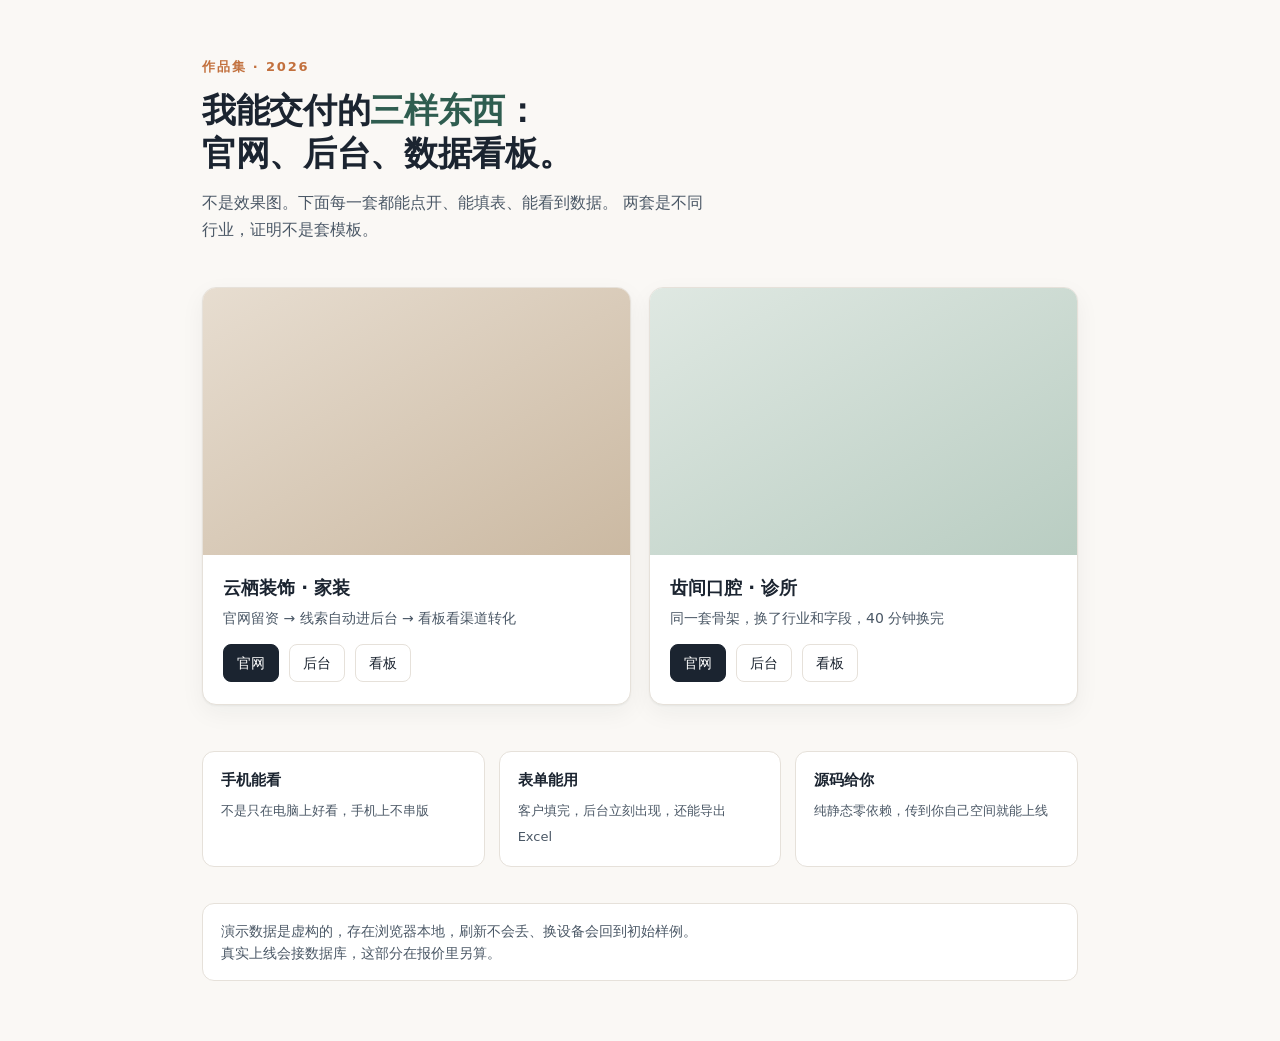
==== index.html @ 00ffe2a1 "portfolio: two multi-page demos with admin + dashboard" ====
<!DOCTYPE html>
<html lang="zh-CN">
<head>
<meta charset="utf-8">
<meta name="viewport" content="width=device-width,initial-scale=1">
<title>作品集 · 官网 / 后台 / 数据看板</title>
<style>
  :root{--ink:#1b2430;--ink2:#4b5866;--line:#e6e1da;--bg:#faf8f5;--brand:#2f5d50;--brand2:#c2703d}
  *{box-sizing:border-box}
  body{margin:0;background:var(--bg);color:var(--ink);
    font-family:"PingFang SC","Microsoft YaHei",system-ui,sans-serif;line-height:1.65}
  .wrap{max-width:920px;margin:0 auto;padding:0 22px}
  header{padding:56px 0 28px}
  .eyebrow{font-size:13px;letter-spacing:.14em;color:var(--brand2);font-weight:600}
  h1{font-size:34px;margin:12px 0 10px;letter-spacing:-.01em;line-height:1.25}
  h1 em{font-style:normal;color:var(--brand)}
  .lead{color:var(--ink2);max-width:32em}
  .cards{display:grid;grid-template-columns:1fr 1fr;gap:18px;padding-bottom:20px}
  .card{background:#fff;border:1px solid var(--line);border-radius:14px;overflow:hidden;
    box-shadow:0 1px 2px rgba(27,36,48,.05),0 8px 24px rgba(27,36,48,.05)}
  .card .ph{aspect-ratio:16/10;background:linear-gradient(150deg,#e7ddd0,#cbb9a2)}
  .card:nth-child(2) .ph{background:linear-gradient(150deg,#dfe8e2,#b9cdc2)}
  .card .body{padding:18px 20px 22px}
  .card h2{font-size:18px;margin:0 0 4px}
  .card p{color:var(--ink2);font-size:14px;margin:0 0 14px}
  .links{display:flex;gap:10px;flex-wrap:wrap}
  .links a{font-size:13.5px;text-decoration:none;padding:7px 13px;border-radius:8px;
    border:1px solid var(--line);color:var(--ink)}
  .links a:hover{border-color:var(--ink)}
  .links a.p{background:var(--ink);color:#fff;border-color:var(--ink)}
  section{padding:26px 0 10px}
  .grid3{display:grid;grid-template-columns:repeat(3,1fr);gap:14px}
  .mini{background:#fff;border:1px solid var(--line);border-radius:12px;padding:16px 18px}
  .mini b{display:block;font-size:15px;margin-bottom:4px}
  .mini span{font-size:13px;color:var(--ink2)}
  .note{margin:26px 0 60px;padding:16px 18px;background:#fff;border:1px solid var(--line);
    border-radius:12px;font-size:13.5px;color:var(--ink2)}
  @media (max-width:720px){.cards,.grid3{grid-template-columns:1fr}h1{font-size:26px}}
</style>
</head>
<body>
<div class="wrap">
  <header>
    <div class="eyebrow">作品集 · 2026</div>
    <h1>我能交付的<em>三样东西</em>：<br>官网、后台、数据看板。</h1>
    <p class="lead">不是效果图。下面每一套都能点开、能填表、能看到数据。
      两套是不同行业，证明不是套模板。</p>
  </header>

  <div class="cards">
    <div class="card">
      <div class="ph"></div>
      <div class="body">
        <h2>云栖装饰 · 家装</h2>
        <p>官网留资 → 线索自动进后台 → 看板看渠道转化</p>
        <div class="links">
          <a class="p" href="demo-001-云栖装饰/index.html">官网</a>
          <a href="demo-001-云栖装饰/admin.html">后台</a>
          <a href="demo-001-云栖装饰/dashboard.html">看板</a>
        </div>
      </div>
    </div>
    <div class="card">
      <div class="ph"></div>
      <div class="body">
        <h2>齿间口腔 · 诊所</h2>
        <p>同一套骨架，换了行业和字段，40 分钟换完</p>
        <div class="links">
          <a class="p" href="demo-002-齿间口腔/index.html">官网</a>
          <a href="demo-002-齿间口腔/admin.html">后台</a>
          <a href="demo-002-齿间口腔/dashboard.html">看板</a>
        </div>
      </div>
    </div>
  </div>

  <section>
    <div class="grid3">
      <div class="mini"><b>手机能看</b><span>不是只在电脑上好看，手机上不串版</span></div>
      <div class="mini"><b>表单能用</b><span>客户填完，后台立刻出现，还能导出 Excel</span></div>
      <div class="mini"><b>源码给你</b><span>纯静态零依赖，传到你自己空间就能上线</span></div>
    </div>
  </section>

  <div class="note">
    演示数据是虚构的，存在浏览器本地，刷新不会丢、换设备会回到初始样例。
    <br>真实上线会接数据库，这部分在报价里另算。
  </div>
</div>
</body>
</html>
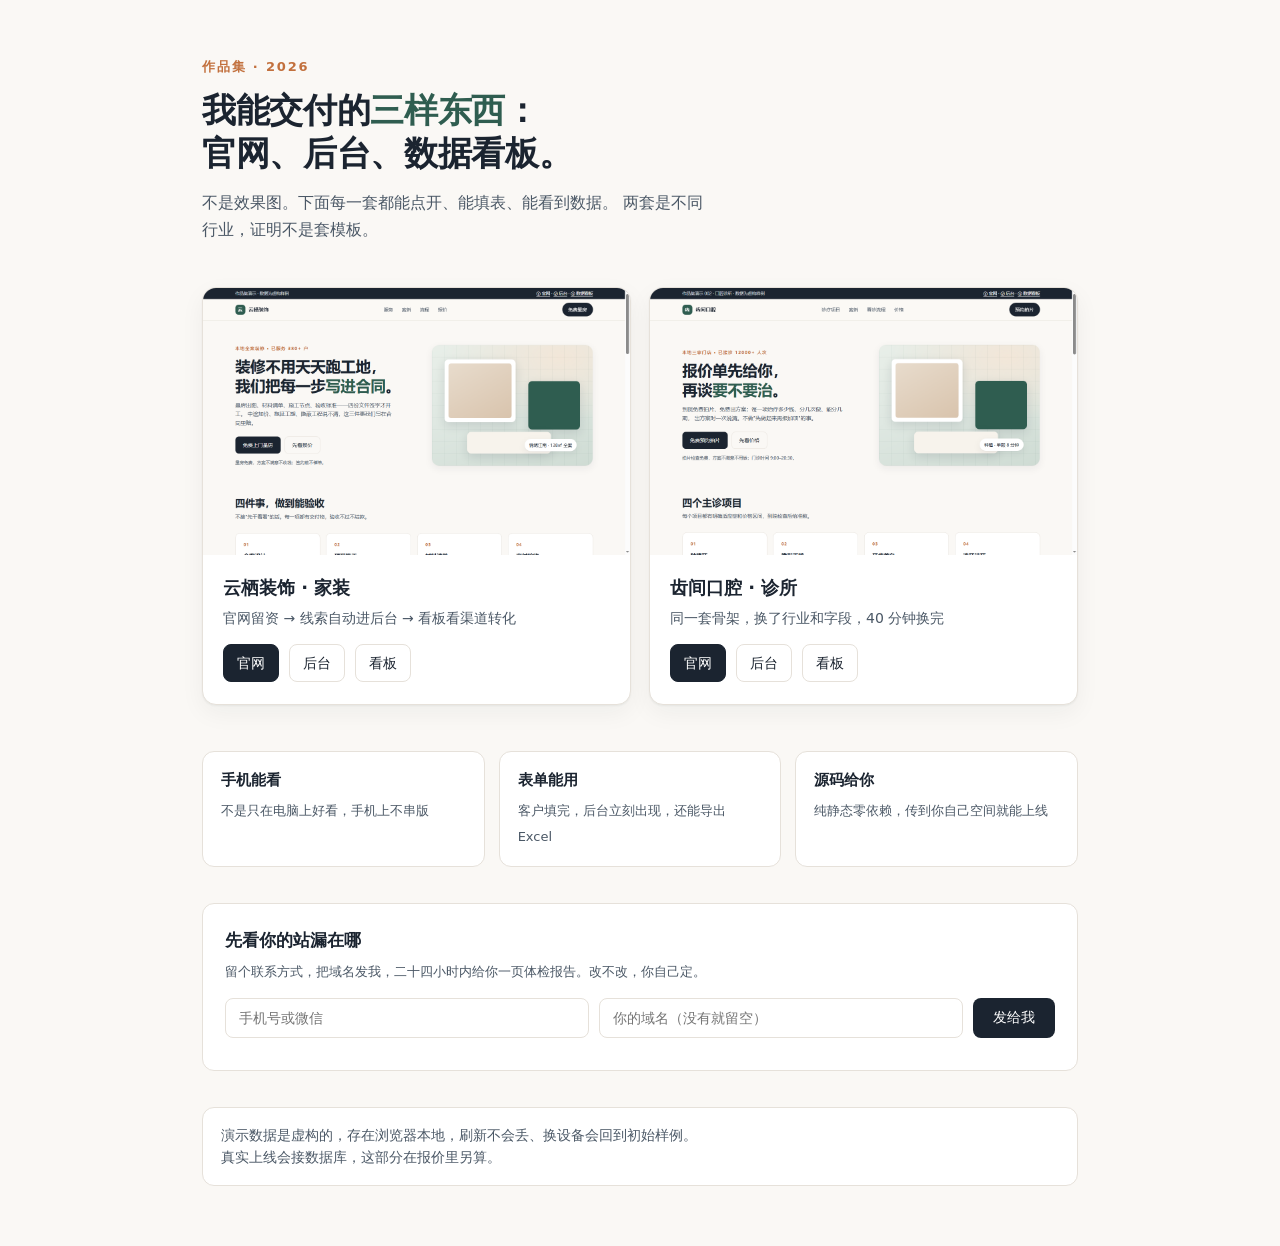
==== commit 77bfe377: "portfolio: real screenshots + lead form + meta" ====
--- a/index.html
+++ b/index.html
@@ -4,6 +4,10 @@
 <meta charset="utf-8">
 <meta name="viewport" content="width=device-width,initial-scale=1">
 <title>作品集 · 官网 / 后台 / 数据看板</title>
+<meta name="description" content="成都，做官网、后台和数据看板。不是效果图：每一套都能点开、能填表、能看到数据。手机适配，源码交付，5–8 天，先体检再决定做不做。">
+<meta property="og:title" content="作品集 · 官网 / 后台 / 数据看板">
+<meta property="og:description" content="每一套都能点开、能填表、能看到数据。手机适配，源码交付。">
+<meta property="og:type" content="website">
 <style>
   :root{--ink:#1b2430;--ink2:#4b5866;--line:#e6e1da;--bg:#faf8f5;--brand:#2f5d50;--brand2:#c2703d}
   *{box-sizing:border-box}
@@ -19,6 +23,7 @@
   .card{background:#fff;border:1px solid var(--line);border-radius:14px;overflow:hidden;
     box-shadow:0 1px 2px rgba(27,36,48,.05),0 8px 24px rgba(27,36,48,.05)}
   .card .ph{aspect-ratio:16/10;background:linear-gradient(150deg,#e7ddd0,#cbb9a2)}
+  .card .ph img{width:100%;height:100%;object-fit:cover;display:block}
   .card:nth-child(2) .ph{background:linear-gradient(150deg,#dfe8e2,#b9cdc2)}
   .card .body{padding:18px 20px 22px}
   .card h2{font-size:18px;margin:0 0 4px}
@@ -49,7 +54,7 @@
 
   <div class="cards">
     <div class="card">
-      <div class="ph"></div>
+      <div class="ph"><img src="thumb-001.png" alt="云栖装饰官网首页"></div>
       <div class="body">
         <h2>云栖装饰 · 家装</h2>
         <p>官网留资 → 线索自动进后台 → 看板看渠道转化</p>
@@ -61,7 +66,7 @@
       </div>
     </div>
     <div class="card">
-      <div class="ph"></div>
+      <div class="ph"><img src="thumb-002.png" alt="齿间口腔官网首页"></div>
       <div class="body">
         <h2>齿间口腔 · 诊所</h2>
         <p>同一套骨架，换了行业和字段，40 分钟换完</p>
@@ -82,10 +87,41 @@
     </div>
   </section>
 
+  <section>
+    <div class="mini" style="padding:22px 22px">
+      <b style="font-size:17px">先看你的站漏在哪</b>
+      <span>留个联系方式，把域名发我，二十四小时内给你一页体检报告。改不改，你自己定。</span>
+      <form id="lead" style="display:flex;gap:10px;flex-wrap:wrap;margin-top:14px">
+        <input name="contact" placeholder="手机号或微信" required
+          style="flex:1 1 180px;padding:11px 13px;border:1px solid var(--line);border-radius:8px;font-size:14px">
+        <input name="site" placeholder="你的域名（没有就留空）"
+          style="flex:1 1 180px;padding:11px 13px;border:1px solid var(--line);border-radius:8px;font-size:14px">
+        <button type="submit"
+          style="padding:11px 20px;border:0;border-radius:8px;background:var(--ink);color:#fff;font-size:14px;cursor:pointer">发给我</button>
+      </form>
+      <div id="lead-msg" style="margin-top:10px;font-size:13px;color:var(--brand)"></div>
+    </div>
+  </section>
+
   <div class="note">
     演示数据是虚构的，存在浏览器本地，刷新不会丢、换设备会回到初始样例。
     <br>真实上线会接数据库，这部分在报价里另算。
   </div>
 </div>
+<script>
+  document.getElementById('lead').addEventListener('submit', function (e) {
+    e.preventDefault();
+    var f = e.target;
+    var rec = { contact: f.contact.value, site: f.site.value, at: new Date().toISOString() };
+    try {
+      var all = JSON.parse(localStorage.getItem('demo_leads') || '[]');
+      all.push(rec);
+      localStorage.setItem('demo_leads', JSON.stringify(all));
+    } catch (err) {}
+    document.getElementById('lead-msg').textContent =
+      '收到了。演示版这里只存在浏览器里，真实上线会直接进你的后台。';
+    f.reset();
+  });
+</script>
 </body>
 </html>
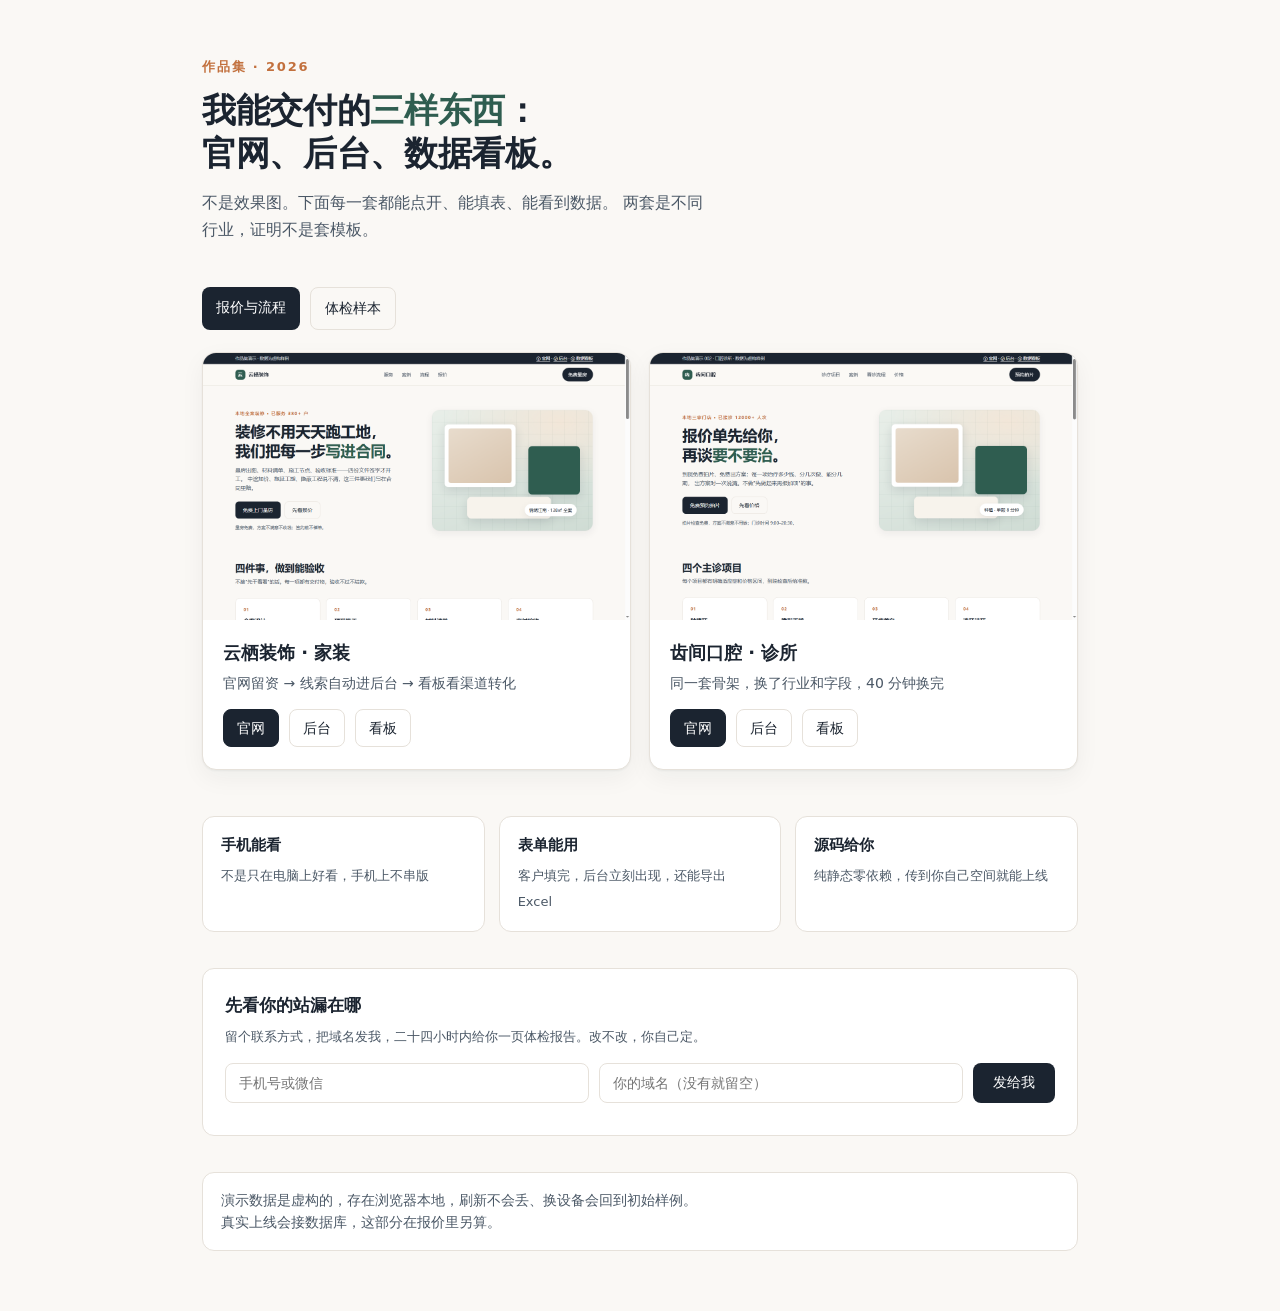
==== commit 623c5b8a: "index: entry links to price and sample" ====
--- a/index.html
+++ b/index.html
@@ -51,6 +51,11 @@
     <p class="lead">不是效果图。下面每一套都能点开、能填表、能看到数据。
       两套是不同行业，证明不是套模板。</p>
   </header>
+
+  <div style="display:flex;gap:10px;flex-wrap:wrap;margin-bottom:22px">
+    <a href="price.html" style="font-size:14px;text-decoration:none;padding:9px 14px;border-radius:8px;background:#1b2430;color:#fff">报价与流程</a>
+    <a href="sample-audit.html" style="font-size:14px;text-decoration:none;padding:9px 14px;border-radius:8px;border:1px solid #e6e1da;color:#1b2430">体检样本</a>
+  </div>
 
   <div class="cards">
     <div class="card">
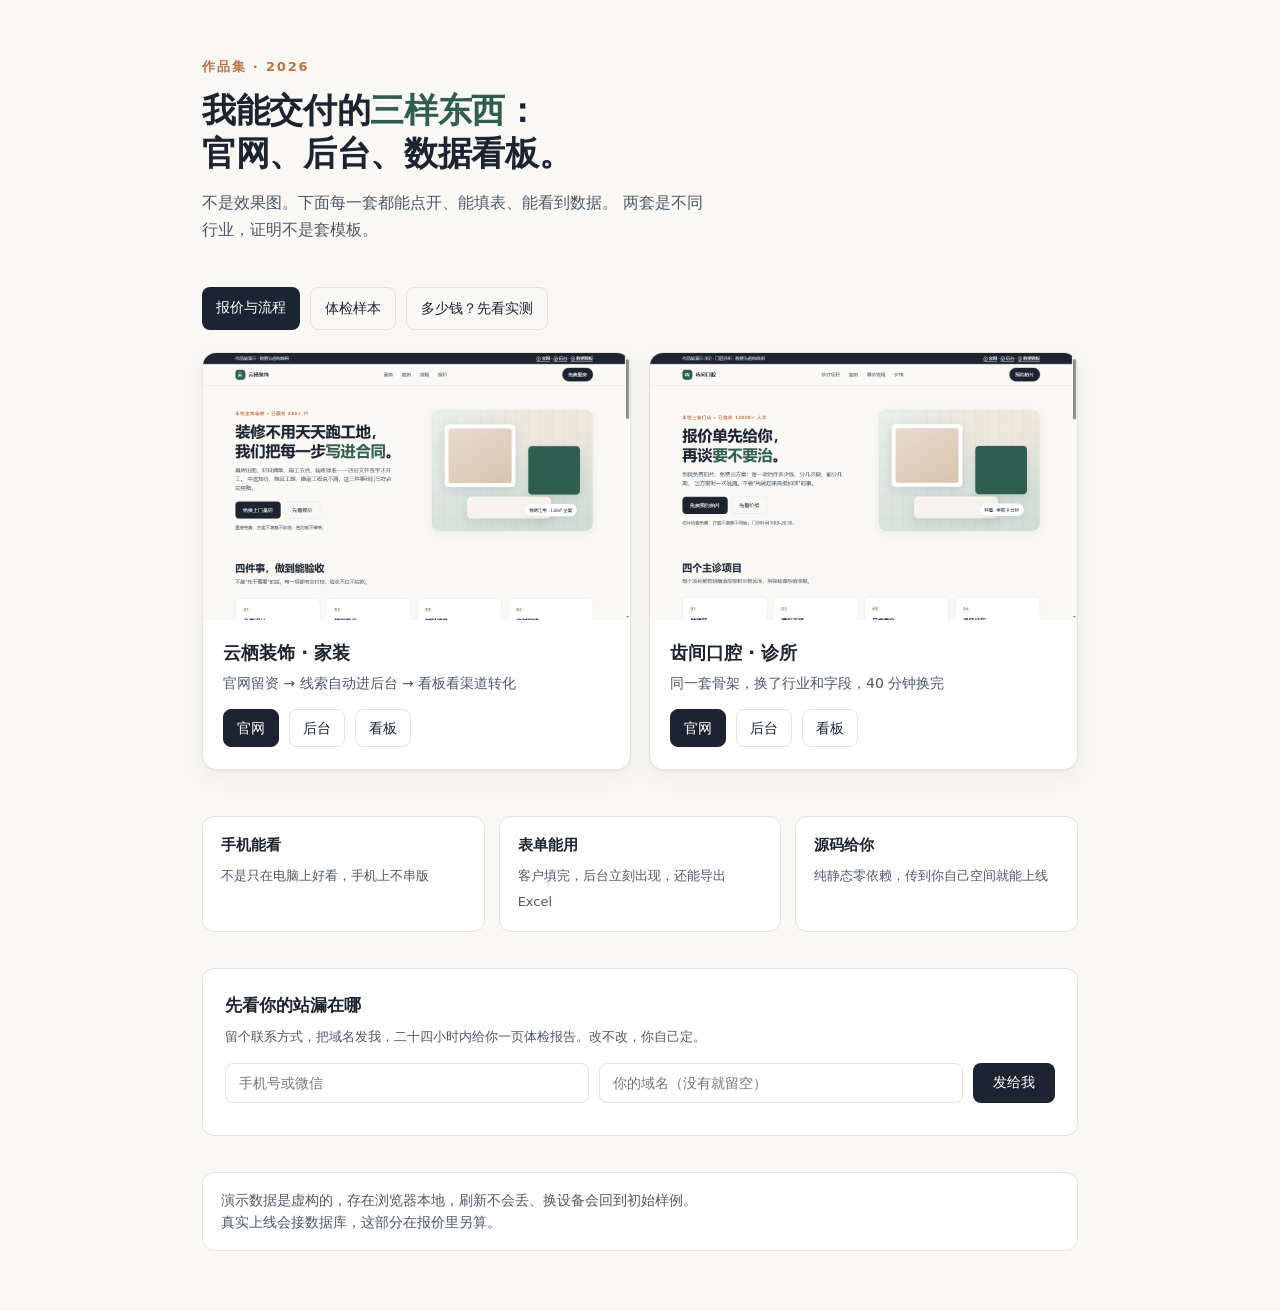
==== commit 99712ece: "add price guide article, sitemap, robots" ====
--- a/index.html
+++ b/index.html
@@ -55,6 +55,7 @@
   <div style="display:flex;gap:10px;flex-wrap:wrap;margin-bottom:22px">
     <a href="price.html" style="font-size:14px;text-decoration:none;padding:9px 14px;border-radius:8px;background:#1b2430;color:#fff">报价与流程</a>
     <a href="sample-audit.html" style="font-size:14px;text-decoration:none;padding:9px 14px;border-radius:8px;border:1px solid #e6e1da;color:#1b2430">体检样本</a>
+    <a href="guide-price.html" style="font-size:14px;text-decoration:none;padding:9px 14px;border-radius:8px;border:1px solid #e6e1da;color:#1b2430">多少钱？先看实测</a>
   </div>
 
   <div class="cards">
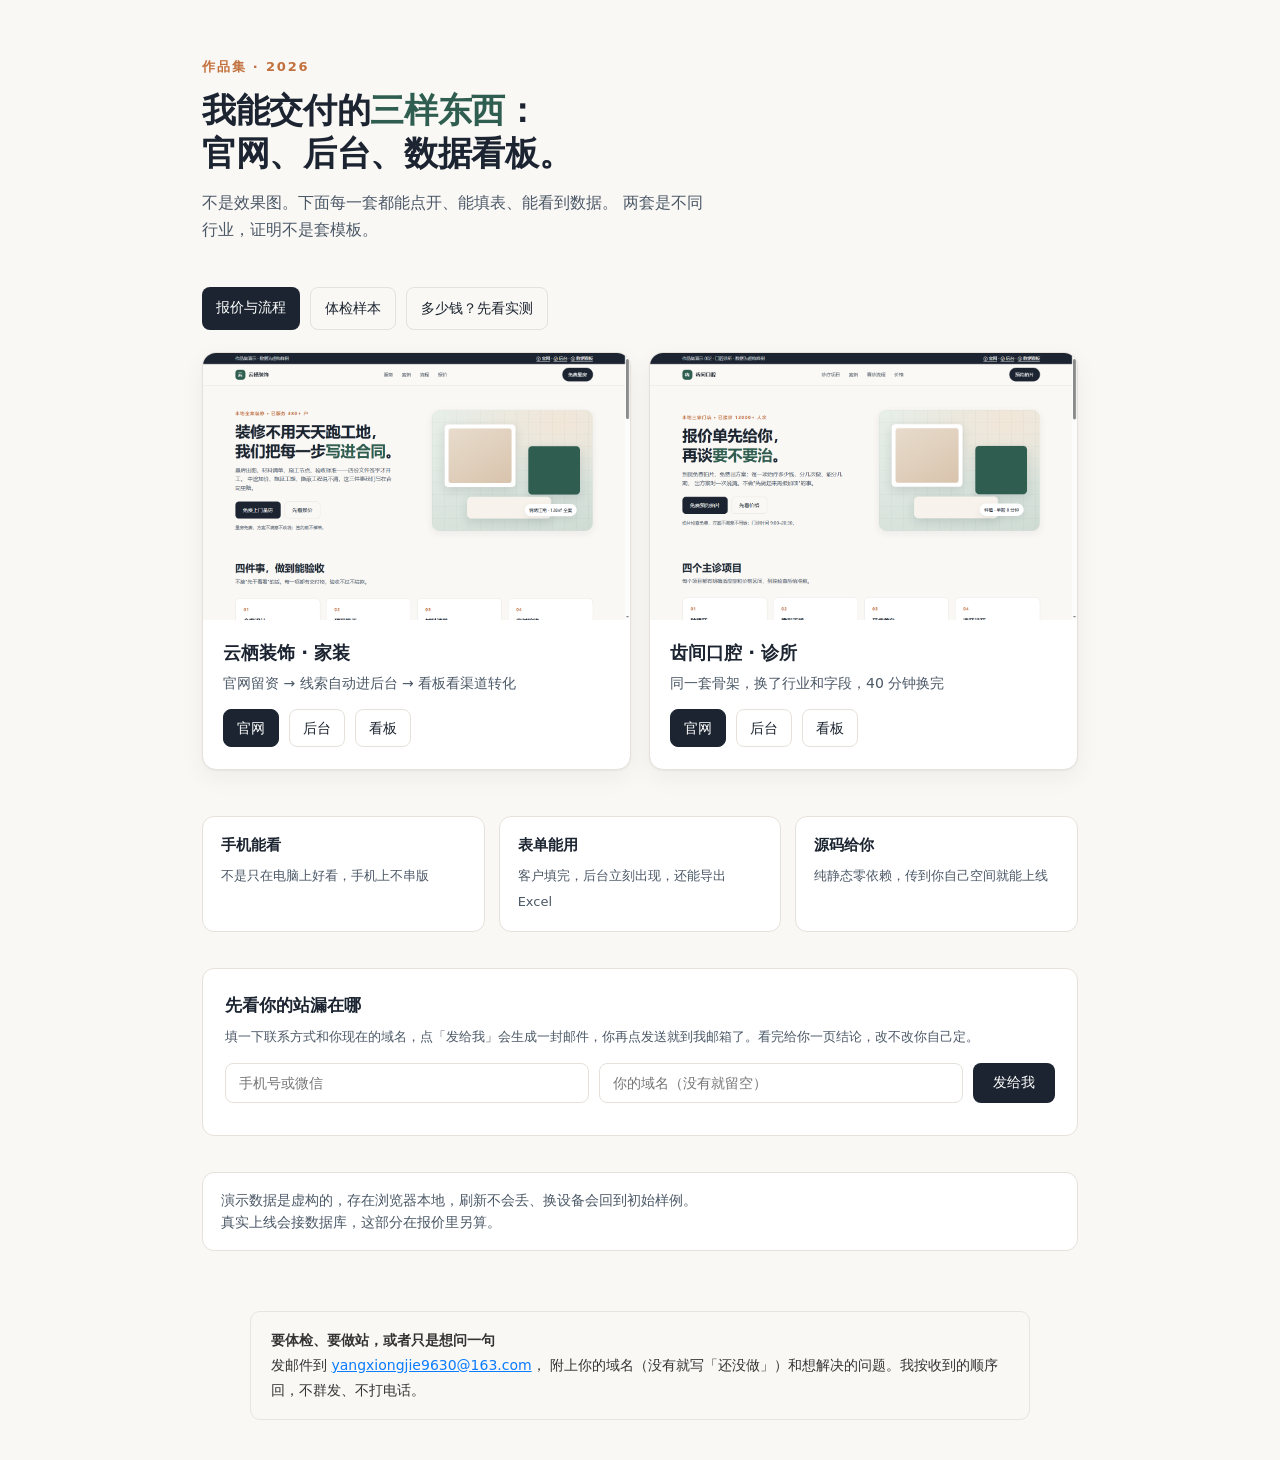
==== commit 2223106e: "add contact email bar on all pages; lead form now opens a real mailto" ====
--- a/index.html
+++ b/index.html
@@ -96,7 +96,7 @@
   <section>
     <div class="mini" style="padding:22px 22px">
       <b style="font-size:17px">先看你的站漏在哪</b>
-      <span>留个联系方式，把域名发我，二十四小时内给你一页体检报告。改不改，你自己定。</span>
+      <span>填一下联系方式和你现在的域名，点「发给我」会生成一封邮件，你再点发送就到我邮箱了。看完给你一页结论，改不改你自己定。</span>
       <form id="lead" style="display:flex;gap:10px;flex-wrap:wrap;margin-top:14px">
         <input name="contact" placeholder="手机号或微信" required
           style="flex:1 1 180px;padding:11px 13px;border:1px solid var(--line);border-radius:8px;font-size:14px">
@@ -115,19 +115,36 @@
   </div>
 </div>
 <script>
+  var MAIL = 'yangxiongjie9630@163.com';
   document.getElementById('lead').addEventListener('submit', function (e) {
     e.preventDefault();
     var f = e.target;
-    var rec = { contact: f.contact.value, site: f.site.value, at: new Date().toISOString() };
-    try {
-      var all = JSON.parse(localStorage.getItem('demo_leads') || '[]');
-      all.push(rec);
-      localStorage.setItem('demo_leads', JSON.stringify(all));
-    } catch (err) {}
-    document.getElementById('lead-msg').textContent =
-      '收到了。演示版这里只存在浏览器里，真实上线会直接进你的后台。';
-    f.reset();
+    var contact = f.contact.value.trim();
+    var site = f.site.value.trim();
+    var text = '联系方式：' + contact + '\n域名：' + (site || '（还没有站）') + '\n时间：' + new Date().toLocaleString('zh-CN');
+    var link = 'mailto:' + MAIL
+      + '?subject=' + encodeURIComponent('网站体检：' + (site || contact))
+      + '&body=' + encodeURIComponent(text);
+    var box = document.getElementById('lead-msg');
+    box.innerHTML = '没弹出邮件窗口的话，把下面这段复制发到 <b>' + MAIL + '</b>：'
+      + '<pre id="lead-copy" style="margin:8px 0;padding:10px;background:#f6f6f6;border-radius:6px;white-space:pre-wrap;font-size:13px"></pre>'
+      + '<button type="button" id="lead-copy-btn" style="padding:6px 14px;border:1px solid #ccc;border-radius:6px;background:#fff;cursor:pointer">复制这段</button>';
+    document.getElementById('lead-copy').textContent = text;
+    document.getElementById('lead-copy-btn').onclick = function () {
+      navigator.clipboard.writeText(text).then(function () {
+        document.getElementById('lead-copy-btn').textContent = '复制好了';
+      }).catch(function () {
+        document.getElementById('lead-copy-btn').textContent = '复制失败，手动选中上面那段';
+      });
+    };
+    window.location.href = link;
   });
 </script>
+
+  <div id="contact-bar" style="max-width:780px;margin:24px auto 40px;padding:16px 20px;border:1px solid #e5e5e5;border-radius:10px;font-size:14px;line-height:1.8;color:#333">
+    <b>要体检、要做站，或者只是想问一句</b><br>
+    发邮件到 <a href="mailto:yangxiongjie9630@163.com?subject=%E7%BD%91%E7%AB%99%E4%BD%93%E6%A3%80" style="color:#0a7cff">yangxiongjie9630@163.com</a>，
+    附上你的域名（没有就写「还没做」）和想解决的问题。我按收到的顺序回，不群发、不打电话。
+  </div>
 </body>
 </html>
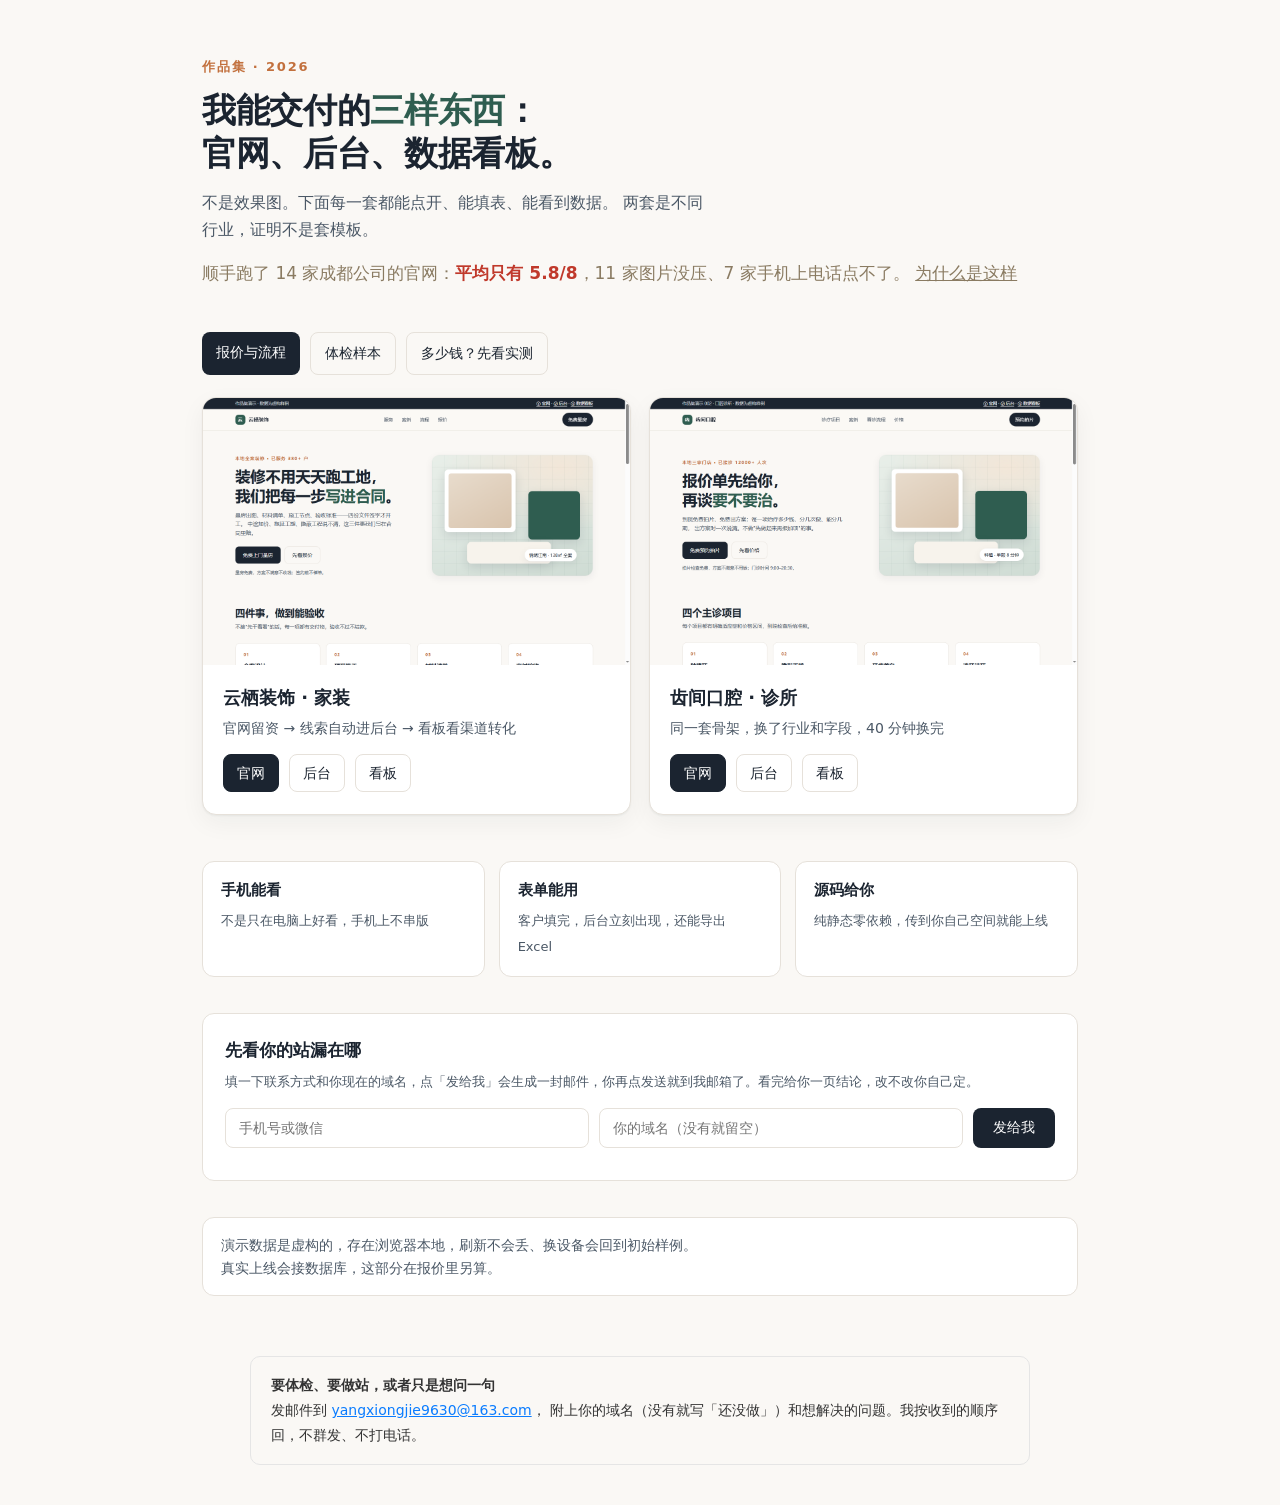
==== commit c18fbe4e: "put the 14-site aggregate (avg 5.8/8) into hero copy of index/price/partner" ====
--- a/index.html
+++ b/index.html
@@ -50,6 +50,10 @@
     <h1>我能交付的<em>三样东西</em>：<br>官网、后台、数据看板。</h1>
     <p class="lead">不是效果图。下面每一套都能点开、能填表、能看到数据。
       两套是不同行业，证明不是套模板。</p>
+    <p style="margin-top:16px;font-size:17px;color:#8a7b62">
+      顺手跑了 14 家成都公司的官网：<b style="color:#c0392b">平均只有 5.8/8</b>，11 家图片没压、7 家手机上电话点不了。
+      <a href="./guide-price.html" style="color:#8a7b62">为什么是这样</a>
+    </p>
   </header>
 
   <div style="display:flex;gap:10px;flex-wrap:wrap;margin-bottom:22px">
